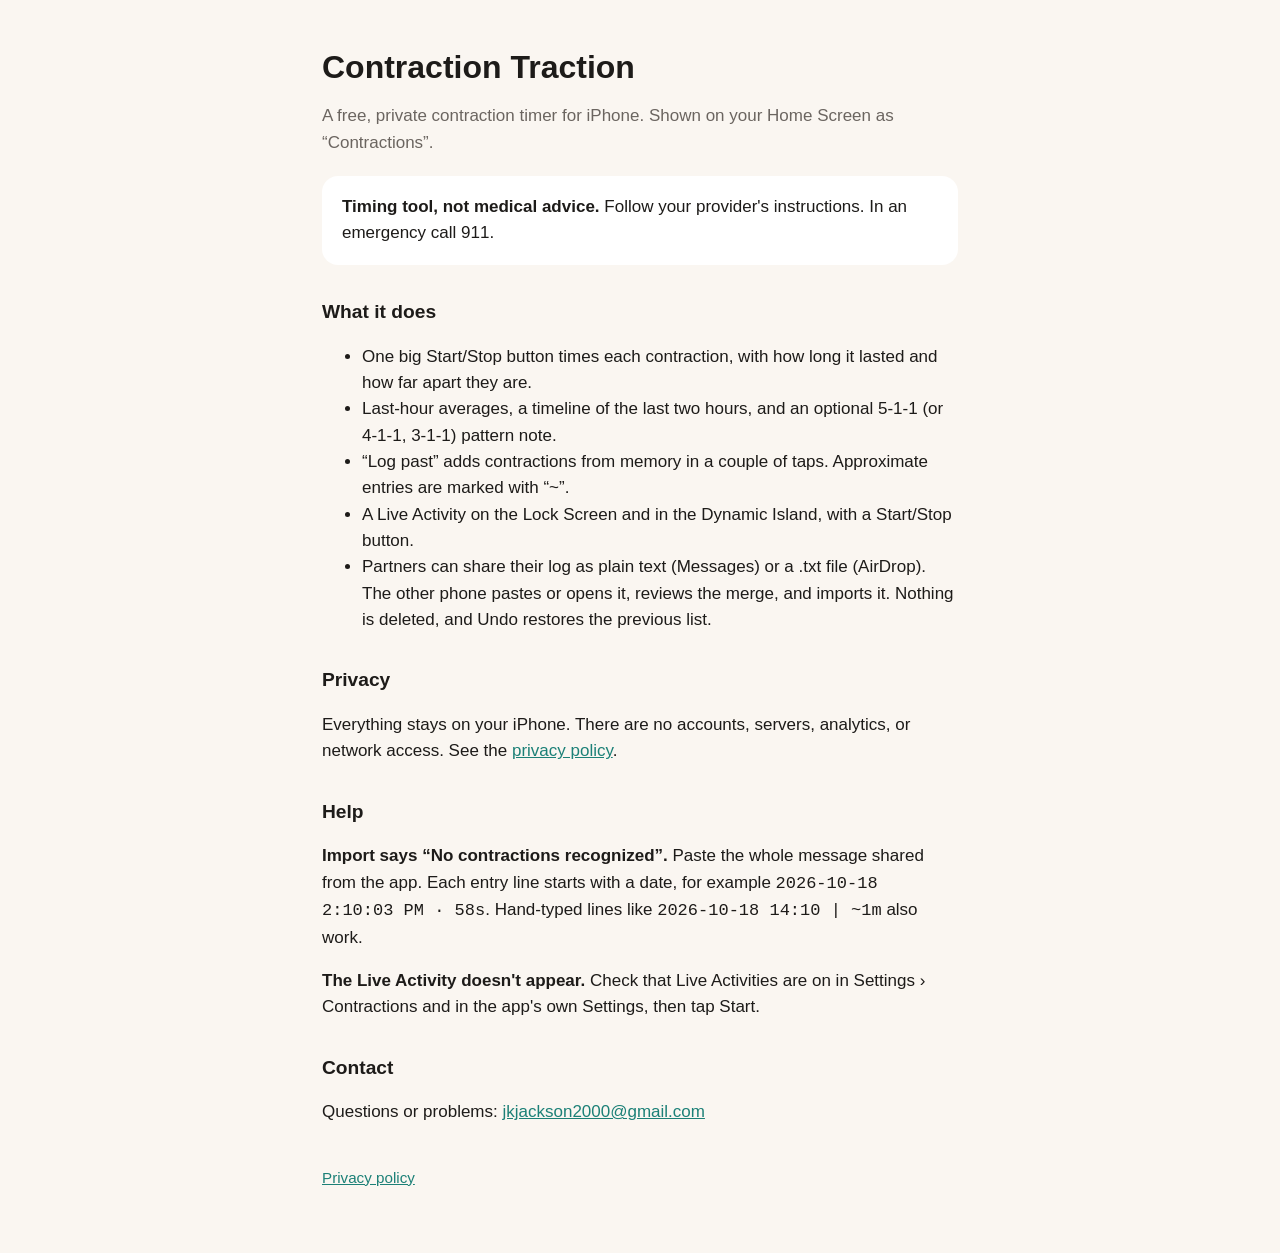
==== docs/index.html @ 8c91acf3 "Build Contraction Traction v1: timer, quick log, text share/import, Live Activity Native SwiftUI + S" ====
<!doctype html>
<html lang="en">
<head>
<meta charset="utf-8">
<meta name="viewport" content="width=device-width, initial-scale=1">
<title>Contraction Traction — Support</title>
<meta name="description" content="Contraction Traction is a free, private contraction timer for iPhone.">
<link rel="stylesheet" href="style.css">
</head>
<body>
<main>
  <h1>Contraction Traction</h1>
  <p class="muted">A free, private contraction timer for iPhone. Shown on your Home Screen as “Contractions”.</p>

  <div class="card">
    <strong>Timing tool, not medical advice.</strong> Follow your provider's instructions. In an emergency call 911.
  </div>

  <h2>What it does</h2>
  <ul>
    <li>One big Start/Stop button times each contraction, with how long it lasted and how far apart they are.</li>
    <li>Last-hour averages, a timeline of the last two hours, and an optional 5-1-1 (or 4-1-1, 3-1-1) pattern note.</li>
    <li>“Log past” adds contractions from memory in a couple of taps. Approximate entries are marked with “~”.</li>
    <li>A Live Activity on the Lock Screen and in the Dynamic Island, with a Start/Stop button.</li>
    <li>Partners can share their log as plain text (Messages) or a .txt file (AirDrop). The other phone pastes or opens it, reviews the merge, and imports it. Nothing is deleted, and Undo restores the previous list.</li>
  </ul>

  <h2>Privacy</h2>
  <p>Everything stays on your iPhone. There are no accounts, servers, analytics, or network access. See the <a href="privacy.html">privacy policy</a>.</p>

  <h2>Help</h2>
  <p><strong>Import says “No contractions recognized”.</strong> Paste the whole message shared from the app. Each entry line starts with a date, for example <code>2026-10-18 2:10:03 PM · 58s</code>. Hand-typed lines like <code>2026-10-18 14:10 | ~1m</code> also work.</p>
  <p><strong>The Live Activity doesn't appear.</strong> Check that Live Activities are on in Settings › Contractions and in the app's own Settings, then tap Start.</p>

  <h2>Contact</h2>
  <p>Questions or problems: <a href="mailto:jkjackson2000@gmail.com">jkjackson2000@gmail.com</a></p>

  <nav><a href="privacy.html">Privacy policy</a></nav>
</main>
</body>
</html>
---- docs/style.css ----
:root { color-scheme: light dark; --bg: #faf6f1; --fg: #1d1b19; --muted: #6b6560; --accent: #1c8077; --card: #ffffff; }
@media (prefers-color-scheme: dark) { :root { --bg: #0f0e0d; --fg: #f3efea; --muted: #a8a19a; --accent: #4fc7b8; --card: #1d1b19; } }
* { box-sizing: border-box; }
body { margin: 0; background: var(--bg); color: var(--fg); font: 17px/1.55 -apple-system, BlinkMacSystemFont, "Segoe UI", Roboto, sans-serif; }
main { max-width: 680px; margin: 0 auto; padding: 48px 22px 64px; }
h1 { font-size: 2rem; line-height: 1.2; margin: 0 0 8px; }
h2 { font-size: 1.2rem; margin: 32px 0 8px; }
p, li { color: var(--fg); }
.muted { color: var(--muted); }
.card { background: var(--card); border-radius: 16px; padding: 18px 20px; margin: 20px 0; }
a { color: var(--accent); }
nav { margin-top: 40px; font-size: 0.95rem; }
nav a { margin-right: 18px; }
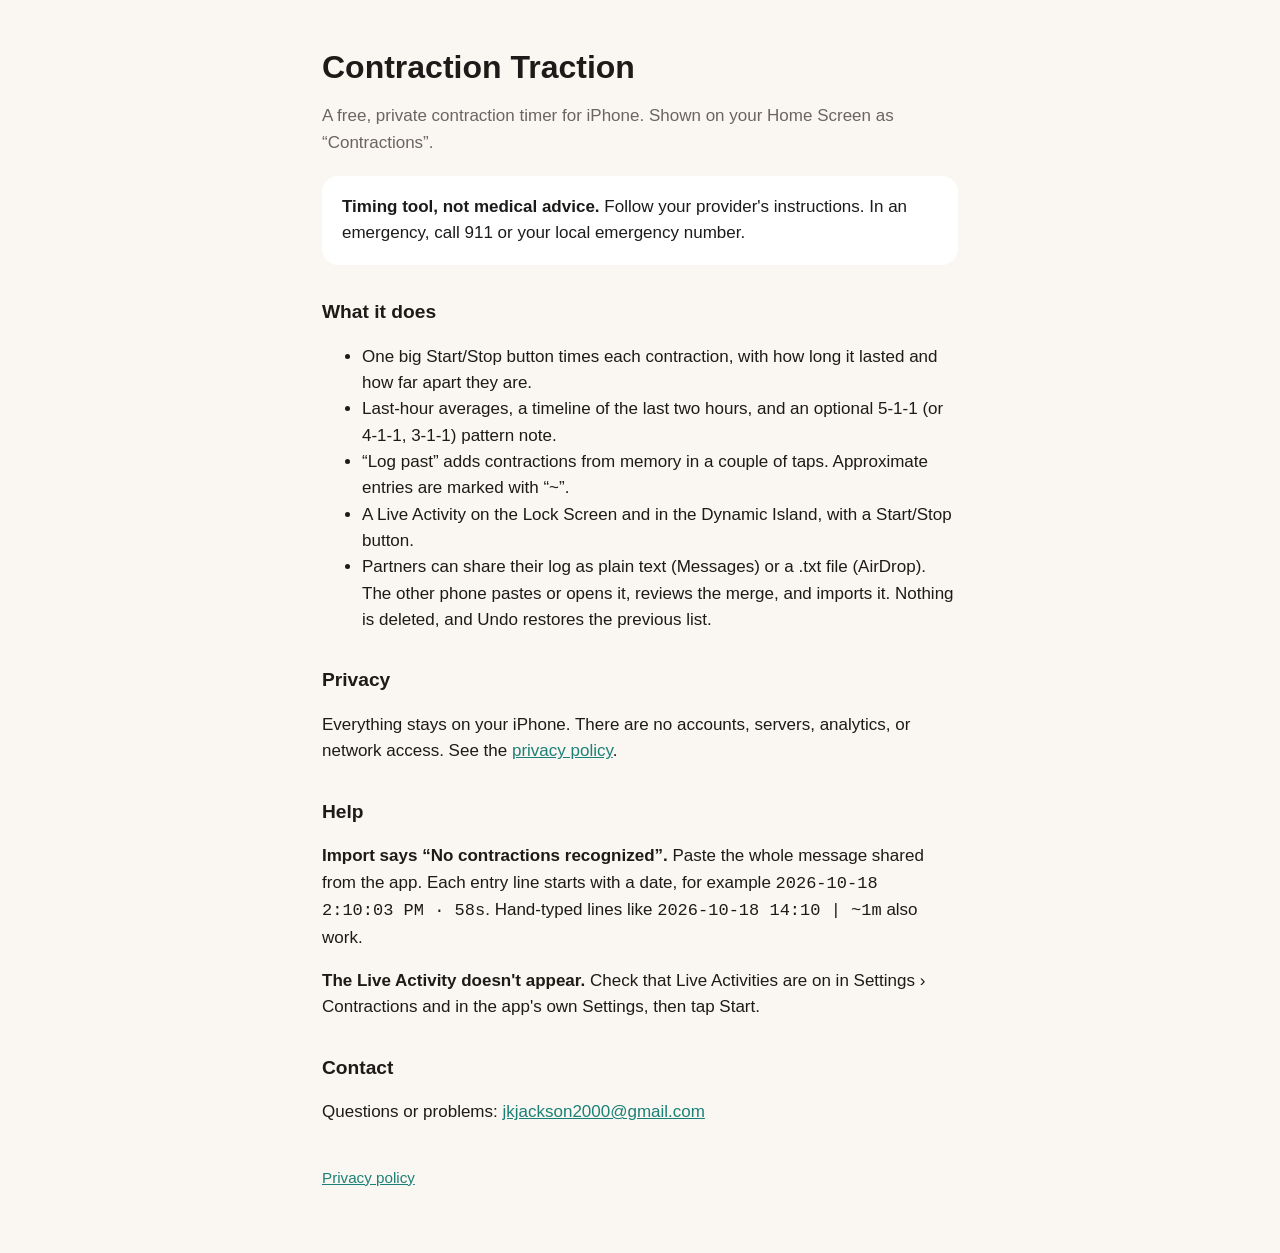
==== commit f21a53d9: "Harden data safety and App Store readiness from review - Live Activity button acts on the phase it s" ====
--- a/docs/index.html
+++ b/docs/index.html
@@ -13,7 +13,7 @@
   <p class="muted">A free, private contraction timer for iPhone. Shown on your Home Screen as “Contractions”.</p>
 
   <div class="card">
-    <strong>Timing tool, not medical advice.</strong> Follow your provider's instructions. In an emergency call 911.
+    <strong>Timing tool, not medical advice.</strong> Follow your provider's instructions. In an emergency, call 911 or your local emergency number.
   </div>
 
   <h2>What it does</h2>
